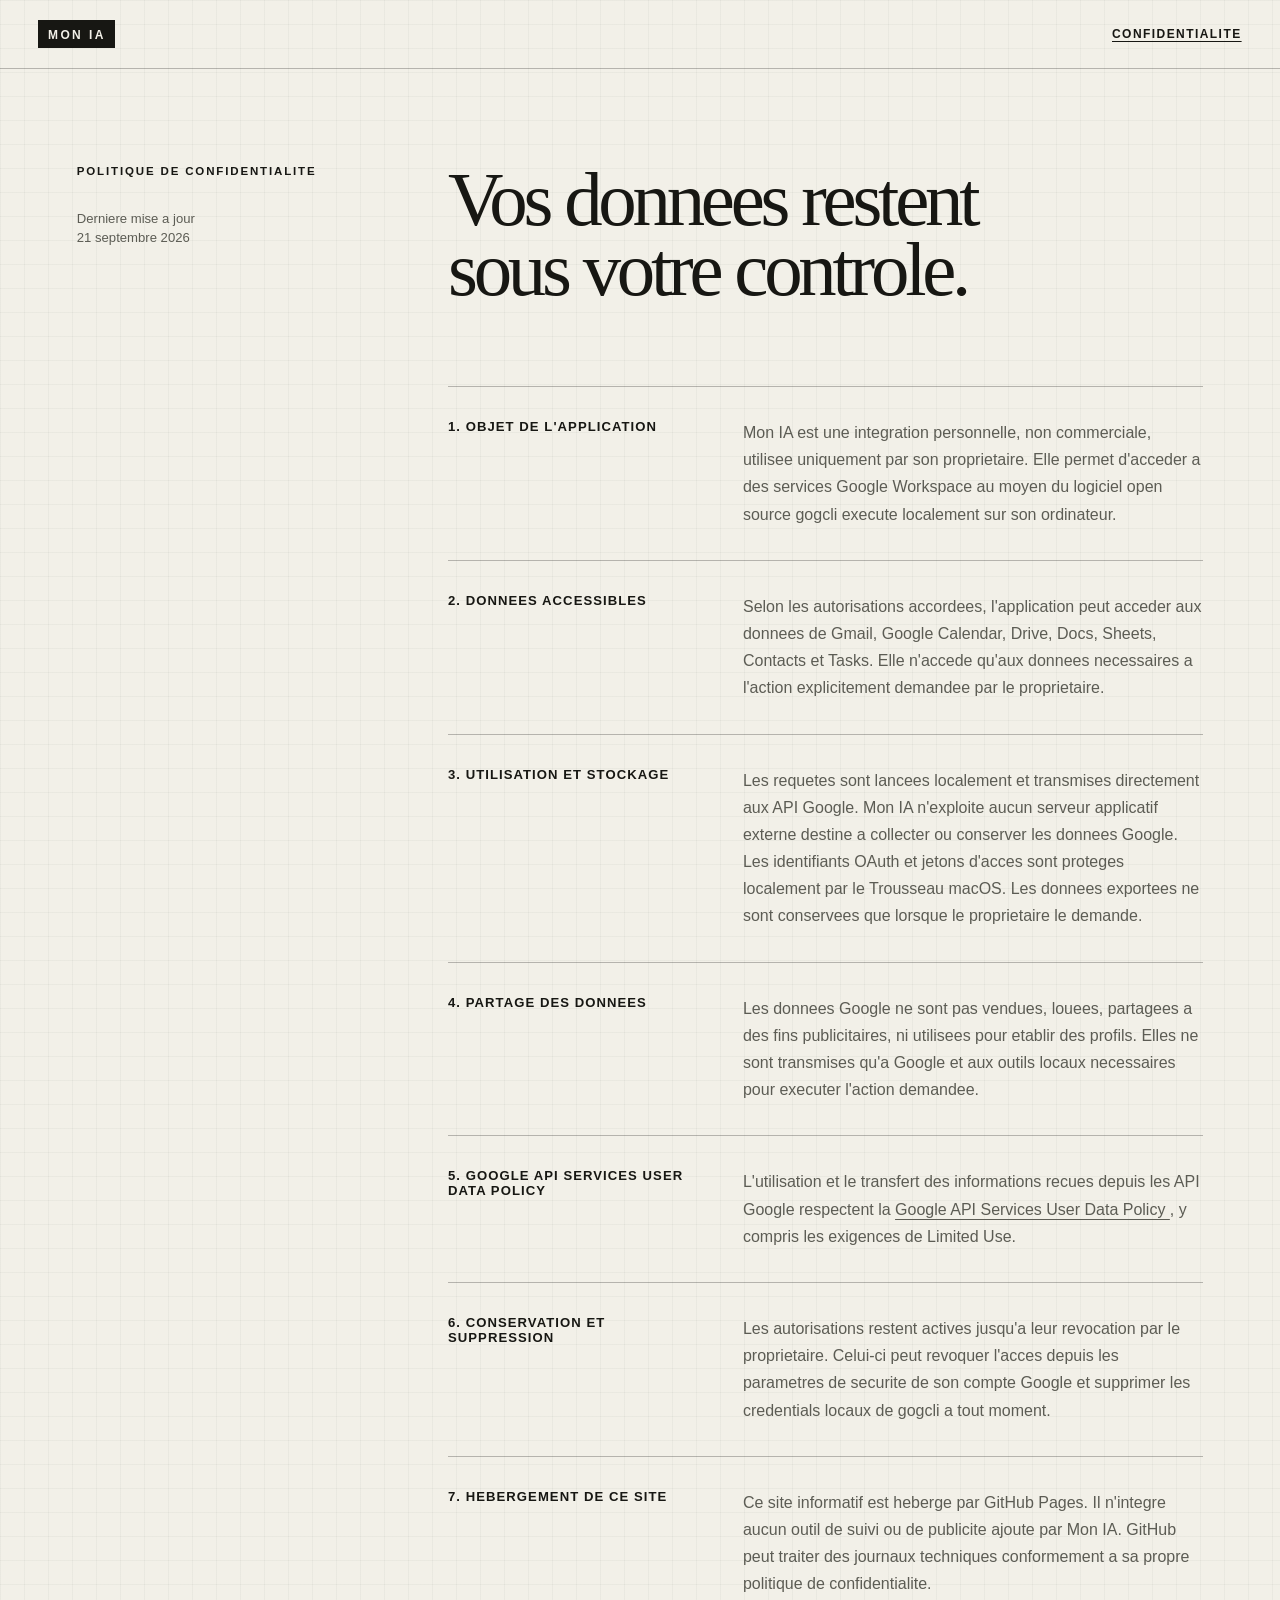
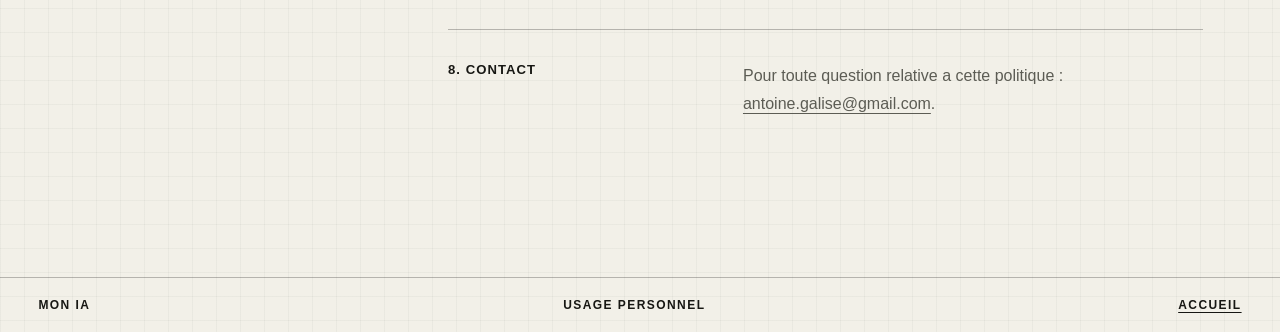
==== privacy.html @ 8ea7344f "Add OAuth app and privacy pages" ====
<!doctype html>
<html lang="fr">
  <head>
    <meta charset="utf-8">
    <meta name="viewport" content="width=device-width, initial-scale=1">
    <meta name="description" content="Politique de confidentialite de Mon IA.">
    <title>Confidentialite | Mon IA</title>
    <link rel="icon" href="data:image/svg+xml,<svg xmlns=%22http://www.w3.org/2000/svg%22 viewBox=%220 0 64 64%22><rect width=%2264%22 height=%2264%22 rx=%2212%22 fill=%22%23171713%22/><text x=%2212%22 y=%2242%22 font-size=%2230%22 fill=%22%23e8ff4f%22>IA</text></svg>">
    <link rel="stylesheet" href="styles.css">
  </head>
  <body>
    <header class="site-header">
      <a class="wordmark" href="./" aria-label="Accueil Mon IA">MON IA</a>
      <nav aria-label="Navigation principale">
        <a aria-current="page" href="privacy.html">Confidentialite</a>
      </nav>
    </header>

    <main class="policy-layout">
      <aside>
        <p class="eyebrow">Politique de confidentialite</p>
        <p class="policy-date">Derniere mise a jour<br>21 septembre 2026</p>
      </aside>

      <article class="policy">
        <h1>Vos donnees restent sous votre controle.</h1>

        <section>
          <h2>1. Objet de l'application</h2>
          <p>
            Mon IA est une integration personnelle, non commerciale, utilisee uniquement par son
            proprietaire. Elle permet d'acceder a des services Google Workspace au moyen du logiciel
            open source gogcli execute localement sur son ordinateur.
          </p>
        </section>

        <section>
          <h2>2. Donnees accessibles</h2>
          <p>
            Selon les autorisations accordees, l'application peut acceder aux donnees de Gmail,
            Google Calendar, Drive, Docs, Sheets, Contacts et Tasks. Elle n'accede qu'aux donnees
            necessaires a l'action explicitement demandee par le proprietaire.
          </p>
        </section>

        <section>
          <h2>3. Utilisation et stockage</h2>
          <p>
            Les requetes sont lancees localement et transmises directement aux API Google. Mon IA
            n'exploite aucun serveur applicatif externe destine a collecter ou conserver les donnees
            Google. Les identifiants OAuth et jetons d'acces sont proteges localement par le Trousseau
            macOS. Les donnees exportees ne sont conservees que lorsque le proprietaire le demande.
          </p>
        </section>

        <section>
          <h2>4. Partage des donnees</h2>
          <p>
            Les donnees Google ne sont pas vendues, louees, partagees a des fins publicitaires, ni
            utilisees pour etablir des profils. Elles ne sont transmises qu'a Google et aux outils
            locaux necessaires pour executer l'action demandee.
          </p>
        </section>

        <section>
          <h2>5. Google API Services User Data Policy</h2>
          <p>
            L'utilisation et le transfert des informations recues depuis les API Google respectent
            la
            <a href="https://developers.google.com/terms/api-services-user-data-policy" rel="noreferrer">
              Google API Services User Data Policy
            </a>, y compris les exigences de Limited Use.
          </p>
        </section>

        <section>
          <h2>6. Conservation et suppression</h2>
          <p>
            Les autorisations restent actives jusqu'a leur revocation par le proprietaire. Celui-ci
            peut revoquer l'acces depuis les parametres de securite de son compte Google et supprimer
            les credentials locaux de gogcli a tout moment.
          </p>
        </section>

        <section>
          <h2>7. Hebergement de ce site</h2>
          <p>
            Ce site informatif est heberge par GitHub Pages. Il n'integre aucun outil de suivi ou de
            publicite ajoute par Mon IA. GitHub peut traiter des journaux techniques conformement a
            sa propre politique de confidentialite.
          </p>
        </section>

        <section>
          <h2>8. Contact</h2>
          <p>
            Pour toute question relative a cette politique :
            <a href="mailto:antoine.galise@gmail.com">antoine.galise@gmail.com</a>.
          </p>
        </section>
      </article>
    </main>

    <footer>
      <span>Mon IA</span>
      <span>Usage personnel</span>
      <a href="./">Accueil</a>
    </footer>
  </body>
</html>
---- styles.css ----
:root {
  --ink: #171713;
  --paper: #f2f0e8;
  --acid: #e8ff4f;
  --line: rgba(23, 23, 19, 0.28);
  --muted: #5c5c54;
}

* {
  box-sizing: border-box;
}

html {
  background: var(--paper);
  color: var(--ink);
  font-family: "Avenir Next", "Helvetica Neue", sans-serif;
}

body {
  margin: 0;
  min-height: 100vh;
  background-image:
    linear-gradient(rgba(23, 23, 19, 0.035) 1px, transparent 1px),
    linear-gradient(90deg, rgba(23, 23, 19, 0.035) 1px, transparent 1px);
  background-size: 24px 24px;
}

a {
  color: inherit;
  text-underline-offset: 0.22em;
}

.site-header,
footer {
  display: flex;
  align-items: center;
  justify-content: space-between;
  gap: 2rem;
  padding: 1.25rem 3vw;
  border-bottom: 1px solid var(--line);
  text-transform: uppercase;
  font-size: 0.75rem;
  font-weight: 700;
  letter-spacing: 0.12em;
}

.wordmark {
  display: inline-block;
  padding: 0.48rem 0.6rem 0.38rem;
  background: var(--ink);
  color: var(--paper);
  text-decoration: none;
  letter-spacing: 0.2em;
}

.hero {
  min-height: 68vh;
  padding: clamp(5rem, 10vw, 9rem) 6vw 6rem;
  display: grid;
  align-content: center;
  border-bottom: 1px solid var(--line);
}

.eyebrow {
  margin: 0 0 2rem;
  text-transform: uppercase;
  font-size: 0.72rem;
  font-weight: 700;
  letter-spacing: 0.16em;
}

h1,
h2,
h3,
p {
  text-wrap: pretty;
}

h1 {
  max-width: 17ch;
  margin: 0;
  font-family: "Iowan Old Style", "Baskerville", serif;
  font-size: clamp(3.2rem, 8vw, 8.5rem);
  font-weight: 500;
  line-height: 0.92;
  letter-spacing: -0.055em;
}

.lede {
  max-width: 63ch;
  margin: 2.4rem 0 0 auto;
  font-size: clamp(1.05rem, 1.5vw, 1.35rem);
  line-height: 1.6;
}

.actions {
  margin: 2rem 0 0 auto;
  display: flex;
  align-items: center;
  flex-wrap: wrap;
  gap: 1.4rem;
}

.button {
  padding: 0.9rem 1.15rem;
  background: var(--acid);
  border: 1px solid var(--ink);
  box-shadow: 4px 4px 0 var(--ink);
  font-weight: 700;
  text-decoration: none;
  transition: transform 150ms ease, box-shadow 150ms ease;
}

.button:hover,
.button:focus-visible {
  transform: translate(2px, 2px);
  box-shadow: 2px 2px 0 var(--ink);
}

.text-link {
  font-weight: 700;
}

.principles {
  display: grid;
  grid-template-columns: minmax(5rem, 16vw) 1fr;
  gap: 2rem;
  padding: 5rem 6vw 7rem;
}

.section-number {
  font-family: "Iowan Old Style", "Baskerville", serif;
  font-size: clamp(4rem, 10vw, 9rem);
  line-height: 0.8;
  color: transparent;
  -webkit-text-stroke: 1px var(--ink);
}

h2 {
  margin: 0 0 3rem;
  font-family: "Iowan Old Style", "Baskerville", serif;
  font-size: clamp(2rem, 4vw, 4.5rem);
  font-weight: 500;
  letter-spacing: -0.035em;
}

.principle-grid {
  display: grid;
  grid-template-columns: repeat(3, 1fr);
  border-top: 1px solid var(--ink);
}

.principle-grid article {
  padding: 1.5rem 2rem 1.5rem 0;
  border-bottom: 1px solid var(--line);
}

.principle-grid article + article {
  padding-left: 2rem;
  border-left: 1px solid var(--line);
}

h3 {
  margin: 0 0 1rem;
  font-size: 0.82rem;
  text-transform: uppercase;
  letter-spacing: 0.1em;
}

.principle-grid p,
.policy p {
  color: var(--muted);
  line-height: 1.7;
}

.policy-layout {
  display: grid;
  grid-template-columns: minmax(14rem, 24vw) minmax(0, 1fr);
  gap: 5vw;
  padding: 6rem 6vw 8rem;
}

.policy-layout aside {
  position: sticky;
  top: 2rem;
  align-self: start;
}

.policy-date {
  color: var(--muted);
  font-size: 0.82rem;
  line-height: 1.5;
}

.policy h1 {
  margin-bottom: 5rem;
  font-size: clamp(3.2rem, 6vw, 6.5rem);
}

.policy section {
  display: grid;
  grid-template-columns: minmax(13rem, 0.8fr) minmax(18rem, 1.4fr);
  gap: 2rem;
  padding: 2rem 0;
  border-top: 1px solid var(--line);
}

.policy h2 {
  margin: 0;
  font-family: inherit;
  font-size: 0.82rem;
  font-weight: 700;
  letter-spacing: 0.08em;
  text-transform: uppercase;
}

.policy p {
  margin: 0;
}

footer {
  border-top: 1px solid var(--line);
  border-bottom: 0;
}

@media (max-width: 760px) {
  .site-header,
  footer {
    padding-inline: 1.2rem;
  }

  .hero,
  .principles,
  .policy-layout {
    padding-left: 1.2rem;
    padding-right: 1.2rem;
  }

  .lede,
  .actions {
    margin-left: 0;
  }

  .principles,
  .policy-layout {
    grid-template-columns: 1fr;
  }

  .section-number {
    font-size: 4rem;
  }

  .principle-grid {
    grid-template-columns: 1fr;
  }

  .principle-grid article + article {
    padding-left: 0;
    border-left: 0;
  }

  .policy-layout aside {
    position: static;
  }

  .policy section {
    grid-template-columns: 1fr;
    gap: 0.7rem;
  }
}

@media (prefers-reduced-motion: reduce) {
  *,
  *::before,
  *::after {
    scroll-behavior: auto !important;
    transition: none !important;
  }
}
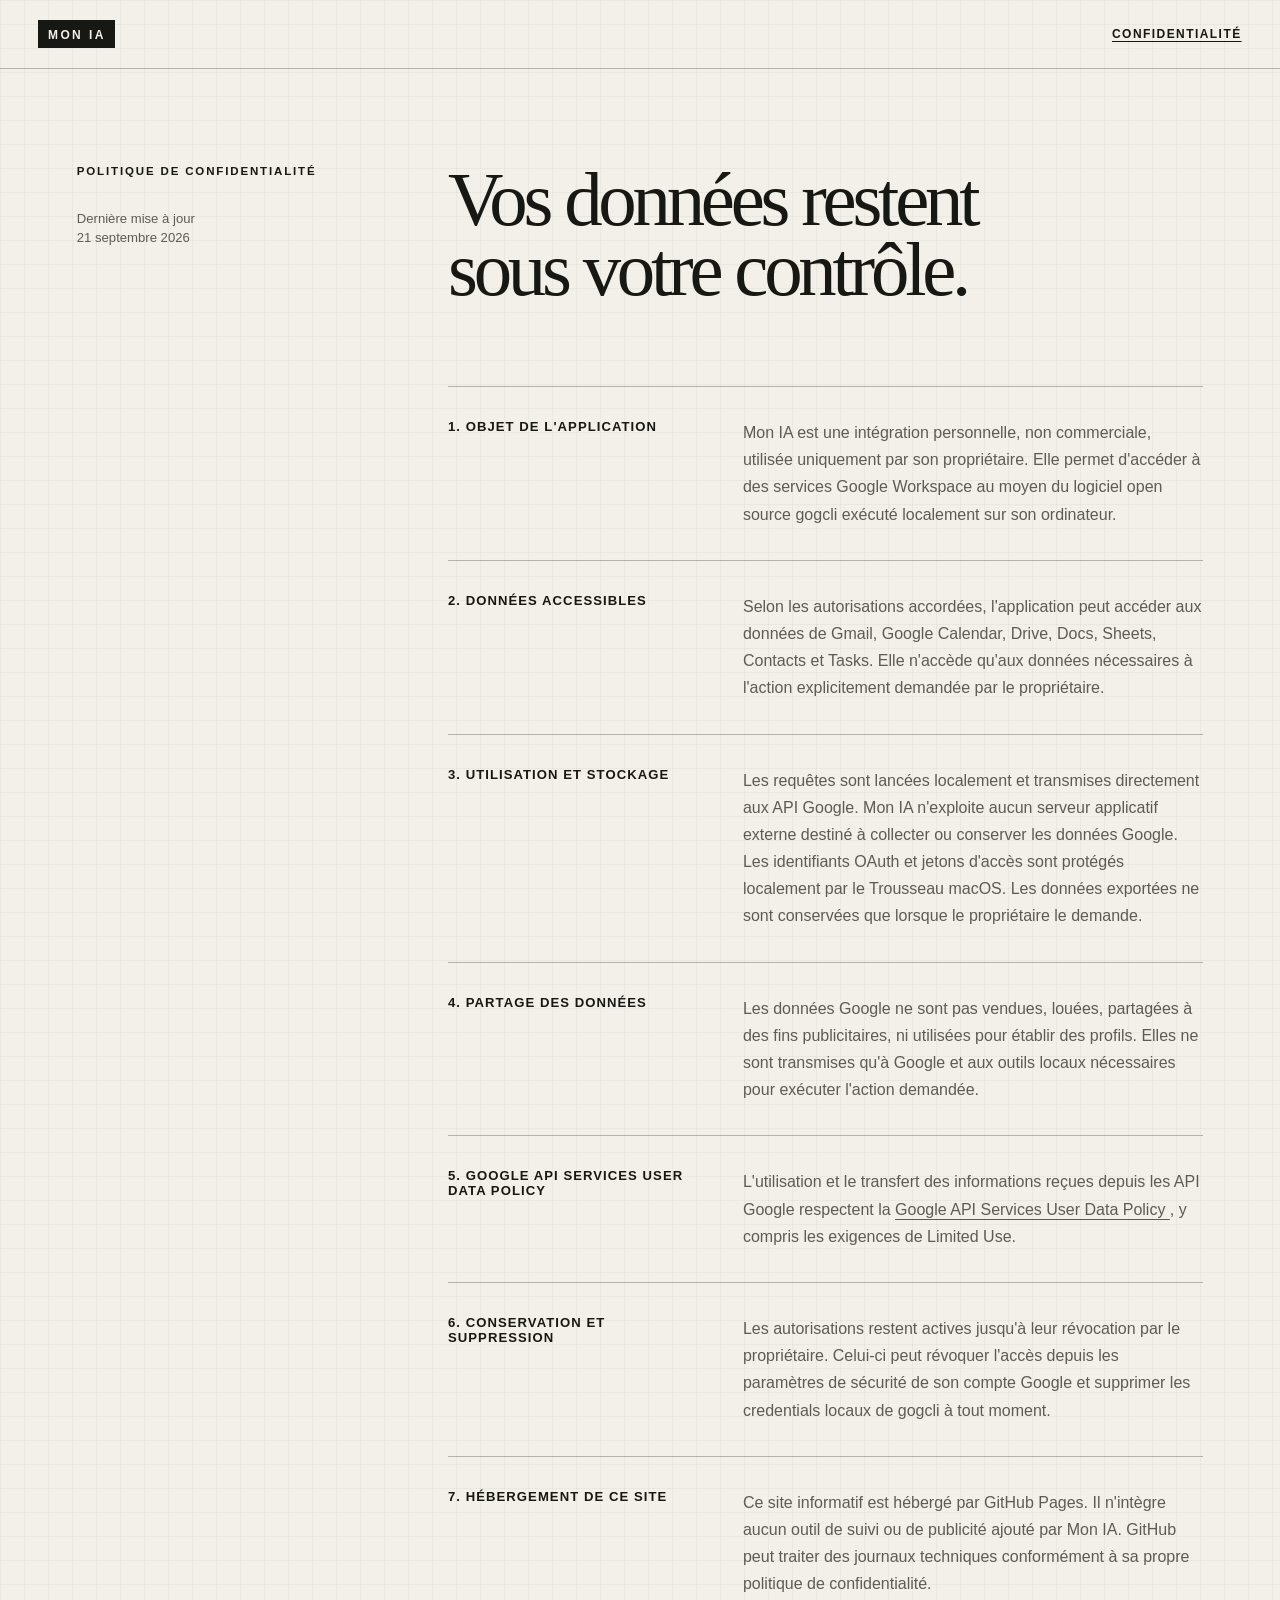
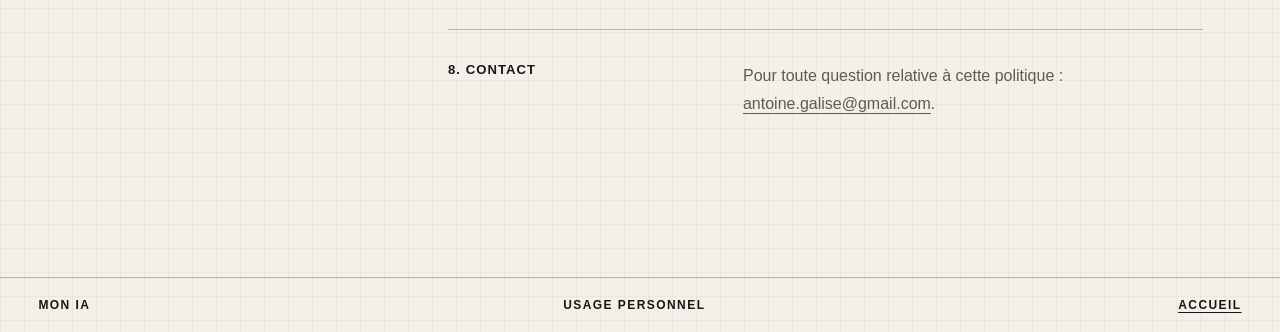
==== commit fe57e689: "Fix French typography" ====
--- a/privacy.html
+++ b/privacy.html
@@ -3,8 +3,8 @@
   <head>
     <meta charset="utf-8">
     <meta name="viewport" content="width=device-width, initial-scale=1">
-    <meta name="description" content="Politique de confidentialite de Mon IA.">
-    <title>Confidentialite | Mon IA</title>
+    <meta name="description" content="Politique de confidentialité de Mon IA.">
+    <title>Confidentialité | Mon IA</title>
     <link rel="icon" href="data:image/svg+xml,<svg xmlns=%22http://www.w3.org/2000/svg%22 viewBox=%220 0 64 64%22><rect width=%2264%22 height=%2264%22 rx=%2212%22 fill=%22%23171713%22/><text x=%2212%22 y=%2242%22 font-size=%2230%22 fill=%22%23e8ff4f%22>IA</text></svg>">
     <link rel="stylesheet" href="styles.css">
   </head>
@@ -12,60 +12,60 @@
     <header class="site-header">
       <a class="wordmark" href="./" aria-label="Accueil Mon IA">MON IA</a>
       <nav aria-label="Navigation principale">
-        <a aria-current="page" href="privacy.html">Confidentialite</a>
+        <a aria-current="page" href="privacy.html">Confidentialité</a>
       </nav>
     </header>
 
     <main class="policy-layout">
       <aside>
-        <p class="eyebrow">Politique de confidentialite</p>
-        <p class="policy-date">Derniere mise a jour<br>21 septembre 2026</p>
+        <p class="eyebrow">Politique de confidentialité</p>
+        <p class="policy-date">Dernière mise à jour<br>21 septembre 2026</p>
       </aside>
 
       <article class="policy">
-        <h1>Vos donnees restent sous votre controle.</h1>
+        <h1>Vos données restent sous votre contrôle.</h1>
 
         <section>
           <h2>1. Objet de l'application</h2>
           <p>
-            Mon IA est une integration personnelle, non commerciale, utilisee uniquement par son
-            proprietaire. Elle permet d'acceder a des services Google Workspace au moyen du logiciel
-            open source gogcli execute localement sur son ordinateur.
+            Mon IA est une intégration personnelle, non commerciale, utilisée uniquement par son
+            propriétaire. Elle permet d'accéder à des services Google Workspace au moyen du logiciel
+            open source gogcli exécuté localement sur son ordinateur.
           </p>
         </section>
 
         <section>
-          <h2>2. Donnees accessibles</h2>
+          <h2>2. Données accessibles</h2>
           <p>
-            Selon les autorisations accordees, l'application peut acceder aux donnees de Gmail,
-            Google Calendar, Drive, Docs, Sheets, Contacts et Tasks. Elle n'accede qu'aux donnees
-            necessaires a l'action explicitement demandee par le proprietaire.
+            Selon les autorisations accordées, l'application peut accéder aux données de Gmail,
+            Google Calendar, Drive, Docs, Sheets, Contacts et Tasks. Elle n'accède qu'aux données
+            nécessaires à l'action explicitement demandée par le propriétaire.
           </p>
         </section>
 
         <section>
           <h2>3. Utilisation et stockage</h2>
           <p>
-            Les requetes sont lancees localement et transmises directement aux API Google. Mon IA
-            n'exploite aucun serveur applicatif externe destine a collecter ou conserver les donnees
-            Google. Les identifiants OAuth et jetons d'acces sont proteges localement par le Trousseau
-            macOS. Les donnees exportees ne sont conservees que lorsque le proprietaire le demande.
+            Les requêtes sont lancées localement et transmises directement aux API Google. Mon IA
+            n'exploite aucun serveur applicatif externe destiné à collecter ou conserver les données
+            Google. Les identifiants OAuth et jetons d'accès sont protégés localement par le Trousseau
+            macOS. Les données exportées ne sont conservées que lorsque le propriétaire le demande.
           </p>
         </section>
 
         <section>
-          <h2>4. Partage des donnees</h2>
+          <h2>4. Partage des données</h2>
           <p>
-            Les donnees Google ne sont pas vendues, louees, partagees a des fins publicitaires, ni
-            utilisees pour etablir des profils. Elles ne sont transmises qu'a Google et aux outils
-            locaux necessaires pour executer l'action demandee.
+            Les données Google ne sont pas vendues, louées, partagées à des fins publicitaires, ni
+            utilisées pour établir des profils. Elles ne sont transmises qu'à Google et aux outils
+            locaux nécessaires pour exécuter l'action demandée.
           </p>
         </section>
 
         <section>
           <h2>5. Google API Services User Data Policy</h2>
           <p>
-            L'utilisation et le transfert des informations recues depuis les API Google respectent
+            L'utilisation et le transfert des informations reçues depuis les API Google respectent
             la
             <a href="https://developers.google.com/terms/api-services-user-data-policy" rel="noreferrer">
               Google API Services User Data Policy
@@ -76,25 +76,25 @@
         <section>
           <h2>6. Conservation et suppression</h2>
           <p>
-            Les autorisations restent actives jusqu'a leur revocation par le proprietaire. Celui-ci
-            peut revoquer l'acces depuis les parametres de securite de son compte Google et supprimer
-            les credentials locaux de gogcli a tout moment.
+            Les autorisations restent actives jusqu'à leur révocation par le propriétaire. Celui-ci
+            peut révoquer l'accès depuis les paramètres de sécurité de son compte Google et supprimer
+            les credentials locaux de gogcli à tout moment.
           </p>
         </section>
 
         <section>
-          <h2>7. Hebergement de ce site</h2>
+          <h2>7. Hébergement de ce site</h2>
           <p>
-            Ce site informatif est heberge par GitHub Pages. Il n'integre aucun outil de suivi ou de
-            publicite ajoute par Mon IA. GitHub peut traiter des journaux techniques conformement a
-            sa propre politique de confidentialite.
+            Ce site informatif est hébergé par GitHub Pages. Il n'intègre aucun outil de suivi ou de
+            publicité ajouté par Mon IA. GitHub peut traiter des journaux techniques conformément à
+            sa propre politique de confidentialité.
           </p>
         </section>
 
         <section>
           <h2>8. Contact</h2>
           <p>
-            Pour toute question relative a cette politique :
+            Pour toute question relative à cette politique :
             <a href="mailto:antoine.galise@gmail.com">antoine.galise@gmail.com</a>.
           </p>
         </section>
